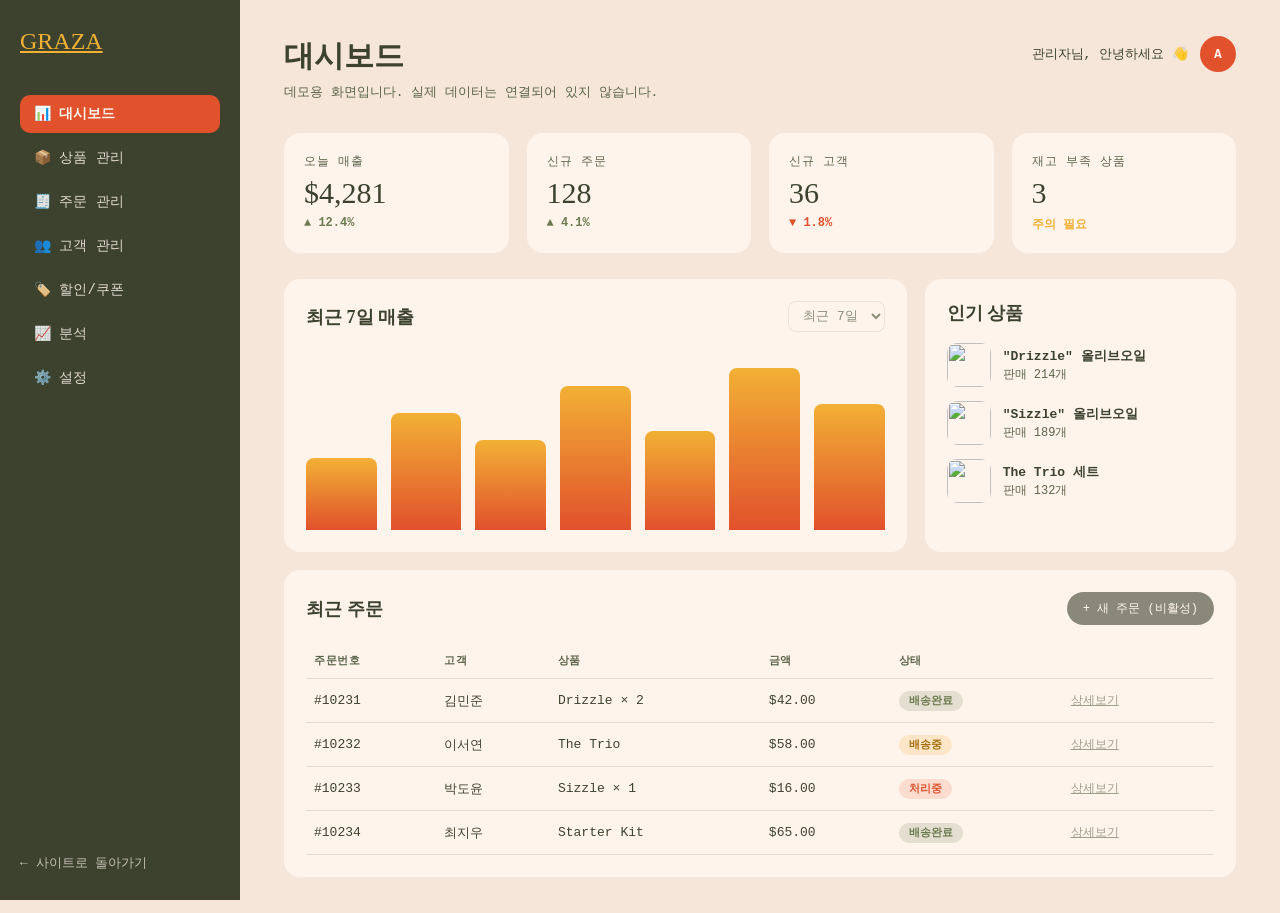
==== admin.html @ e58c4704 "Add graza.co-inspired portfolio sample page Static clone of graza.co layout/styling (hero, promo car" ====
<!DOCTYPE html>
<html lang="ko">
<head>
<meta charset="UTF-8">
<meta name="viewport" content="width=device-width, initial-scale=1.0">
<title>관리자 대시보드 | GRAZA Clone</title>
<link rel="stylesheet" href="css/admin.css">
</head>
<body class="admin-body">

<div class="admin-layout">
  <aside class="admin-sidebar">
    <a href="index.html" class="admin-logo">GRAZA</a>
    <nav class="admin-nav">
      <a href="#" class="active">📊 대시보드</a>
      <a href="#">📦 상품 관리</a>
      <a href="#">🧾 주문 관리</a>
      <a href="#">👥 고객 관리</a>
      <a href="#">🏷️ 할인/쿠폰</a>
      <a href="#">📈 분석</a>
      <a href="#">⚙️ 설정</a>
    </nav>
    <a href="index.html" class="admin-back">← 사이트로 돌아가기</a>
  </aside>

  <main class="admin-main">
    <header class="admin-topbar">
      <div>
        <h1>대시보드</h1>
        <p class="admin-sub">데모용 화면입니다. 실제 데이터는 연결되어 있지 않습니다.</p>
      </div>
      <div class="admin-user">
        <span>관리자님, 안녕하세요 👋</span>
        <div class="admin-avatar">A</div>
      </div>
    </header>

    <section class="admin-stats">
      <div class="stat-card">
        <span class="stat-label">오늘 매출</span>
        <span class="stat-value">$4,281</span>
        <span class="stat-delta up">▲ 12.4%</span>
      </div>
      <div class="stat-card">
        <span class="stat-label">신규 주문</span>
        <span class="stat-value">128</span>
        <span class="stat-delta up">▲ 4.1%</span>
      </div>
      <div class="stat-card">
        <span class="stat-label">신규 고객</span>
        <span class="stat-value">36</span>
        <span class="stat-delta down">▼ 1.8%</span>
      </div>
      <div class="stat-card">
        <span class="stat-label">재고 부족 상품</span>
        <span class="stat-value">3</span>
        <span class="stat-delta warn">주의 필요</span>
      </div>
    </section>

    <section class="admin-panels">
      <div class="panel panel--chart">
        <div class="panel-head">
          <h2>최근 7일 매출</h2>
          <select disabled><option>최근 7일</option></select>
        </div>
        <div class="fake-chart">
          <div class="bar" style="--h:40%"></div>
          <div class="bar" style="--h:65%"></div>
          <div class="bar" style="--h:50%"></div>
          <div class="bar" style="--h:80%"></div>
          <div class="bar" style="--h:55%"></div>
          <div class="bar" style="--h:90%"></div>
          <div class="bar" style="--h:70%"></div>
        </div>
      </div>

      <div class="panel">
        <div class="panel-head">
          <h2>인기 상품</h2>
        </div>
        <ul class="top-products">
          <li>
            <img src="https://picsum.photos/seed/admin-drizzle/60/60" alt="">
            <div>
              <strong>"Drizzle" 올리브오일</strong>
              <span>판매 214개</span>
            </div>
          </li>
          <li>
            <img src="https://picsum.photos/seed/admin-sizzle/60/60" alt="">
            <div>
              <strong>"Sizzle" 올리브오일</strong>
              <span>판매 189개</span>
            </div>
          </li>
          <li>
            <img src="https://picsum.photos/seed/admin-trio/60/60" alt="">
            <div>
              <strong>The Trio 세트</strong>
              <span>판매 132개</span>
            </div>
          </li>
        </ul>
      </div>
    </section>

    <section class="panel panel--table">
      <div class="panel-head">
        <h2>최근 주문</h2>
        <button class="admin-btn" disabled>+ 새 주문 (비활성)</button>
      </div>
      <table class="admin-table">
        <thead>
          <tr>
            <th>주문번호</th>
            <th>고객</th>
            <th>상품</th>
            <th>금액</th>
            <th>상태</th>
            <th></th>
          </tr>
        </thead>
        <tbody>
          <tr>
            <td>#10231</td>
            <td>김민준</td>
            <td>Drizzle × 2</td>
            <td>$42.00</td>
            <td><span class="badge badge--done">배송완료</span></td>
            <td><button class="link-btn" disabled>상세보기</button></td>
          </tr>
          <tr>
            <td>#10232</td>
            <td>이서연</td>
            <td>The Trio</td>
            <td>$58.00</td>
            <td><span class="badge badge--progress">배송중</span></td>
            <td><button class="link-btn" disabled>상세보기</button></td>
          </tr>
          <tr>
            <td>#10233</td>
            <td>박도윤</td>
            <td>Sizzle × 1</td>
            <td>$16.00</td>
            <td><span class="badge badge--pending">처리중</span></td>
            <td><button class="link-btn" disabled>상세보기</button></td>
          </tr>
          <tr>
            <td>#10234</td>
            <td>최지우</td>
            <td>Starter Kit</td>
            <td>$65.00</td>
            <td><span class="badge badge--done">배송완료</span></td>
            <td><button class="link-btn" disabled>상세보기</button></td>
          </tr>
        </tbody>
      </table>
    </section>
  </main>
</div>

</body>
</html>
---- css/admin.css ----
:root {
  --cream: #F6E6D9;
  --cream-2: #FFF4EC;
  --olive: #3C422E;
  --olive-light: #5b6449;
  --red: #E1512C;
  --green: #6B7A4F;
  --yellow: #F2B035;
  --border: rgba(60, 66, 46, 0.15);
  --font-display: "Georgia", "Times New Roman", serif;
  --font-body: "Courier New", "Consolas", monospace;
}

* { box-sizing: border-box; }

.admin-body {
  margin: 0;
  background: var(--cream);
  color: var(--olive);
  font-family: var(--font-body);
}

.admin-layout { display: flex; min-height: 100vh; }

.admin-sidebar {
  width: 240px;
  background: var(--olive);
  color: var(--cream-2);
  padding: 28px 20px;
  display: flex;
  flex-direction: column;
  position: sticky;
  top: 0;
  height: 100vh;
}
.admin-logo {
  font-family: var(--font-display);
  font-size: 24px;
  color: var(--yellow);
  margin-bottom: 40px;
}
.admin-nav { display: flex; flex-direction: column; gap: 6px; flex: 1; }
.admin-nav a {
  color: var(--cream-2);
  text-decoration: none;
  padding: 10px 14px;
  border-radius: 10px;
  font-size: 14px;
  opacity: 0.85;
}
.admin-nav a:hover { background: rgba(255,244,236,0.08); opacity: 1; }
.admin-nav a.active { background: var(--red); opacity: 1; font-weight: 700; }
.admin-back {
  color: var(--cream-2);
  opacity: 0.7;
  font-size: 13px;
  text-decoration: none;
}
.admin-back:hover { opacity: 1; }

.admin-main { flex: 1; padding: 36px 44px; max-width: 1200px; }

.admin-topbar {
  display: flex;
  justify-content: space-between;
  align-items: flex-start;
  margin-bottom: 32px;
}
.admin-topbar h1 { font-family: var(--font-display); font-size: 30px; margin: 0 0 6px; }
.admin-sub { margin: 0; font-size: 13px; color: var(--olive-light); }
.admin-user { display: flex; align-items: center; gap: 12px; font-size: 13px; }
.admin-avatar {
  width: 36px; height: 36px; border-radius: 50%;
  background: var(--red); color: var(--cream-2);
  display: flex; align-items: center; justify-content: center;
  font-weight: 700;
}

.admin-stats {
  display: grid;
  grid-template-columns: repeat(4, 1fr);
  gap: 18px;
  margin-bottom: 26px;
}
.stat-card {
  background: var(--cream-2);
  border-radius: 16px;
  padding: 20px;
  display: flex;
  flex-direction: column;
  gap: 6px;
}
.stat-label { font-size: 12px; text-transform: uppercase; letter-spacing: 1px; color: var(--olive-light); }
.stat-value { font-family: var(--font-display); font-size: 30px; }
.stat-delta { font-size: 12px; font-weight: 700; }
.stat-delta.up { color: var(--green); }
.stat-delta.down { color: var(--red); }
.stat-delta.warn { color: var(--yellow); }

.admin-panels {
  display: grid;
  grid-template-columns: 2fr 1fr;
  gap: 18px;
  margin-bottom: 18px;
}
.panel {
  background: var(--cream-2);
  border-radius: 16px;
  padding: 22px;
}
.panel-head {
  display: flex;
  justify-content: space-between;
  align-items: center;
  margin-bottom: 18px;
}
.panel-head h2 { font-family: var(--font-display); font-size: 18px; margin: 0; font-weight: 700;}
.panel-head select {
  font-family: var(--font-body);
  border: 1px solid var(--border);
  border-radius: 8px;
  padding: 6px 10px;
  background: transparent;
  color: var(--olive-light);
}

.fake-chart {
  display: flex;
  align-items: flex-end;
  gap: 14px;
  height: 180px;
}
.fake-chart .bar {
  flex: 1;
  height: var(--h);
  background: linear-gradient(180deg, var(--yellow), var(--red));
  border-radius: 8px 8px 0 0;
}

.top-products { list-style: none; margin: 0; padding: 0; display: flex; flex-direction: column; gap: 14px; }
.top-products li { display: flex; align-items: center; gap: 12px; }
.top-products img { width: 44px; height: 44px; border-radius: 10px; object-fit: cover; }
.top-products strong { display: block; font-size: 13px; }
.top-products span { font-size: 12px; color: var(--olive-light); }

.panel--table { }
.admin-btn {
  background: var(--olive);
  color: var(--cream-2);
  border: none;
  border-radius: 999px;
  padding: 8px 16px;
  font-size: 12px;
  font-family: var(--font-body);
  cursor: not-allowed;
  opacity: 0.6;
}
.admin-table { width: 100%; border-collapse: collapse; font-size: 13px; }
.admin-table th {
  text-align: left;
  padding: 10px 8px;
  border-bottom: 1.5px solid var(--border);
  color: var(--olive-light);
  font-weight: 700;
  text-transform: uppercase;
  font-size: 11px;
  letter-spacing: 0.5px;
}
.admin-table td { padding: 12px 8px; border-bottom: 1px solid var(--border); }
.badge {
  padding: 4px 10px;
  border-radius: 999px;
  font-size: 11px;
  font-weight: 700;
}
.badge--done { background: rgba(107,122,79,0.18); color: var(--green); }
.badge--progress { background: rgba(242,176,53,0.2); color: #a86e0c; }
.badge--pending { background: rgba(225,81,44,0.15); color: var(--red); }
.link-btn {
  background: none;
  border: none;
  color: var(--olive-light);
  cursor: not-allowed;
  font-size: 12px;
  text-decoration: underline;
  opacity: 0.6;
}

@media (max-width: 900px) {
  .admin-sidebar { display: none; }
  .admin-main { padding: 24px; }
  .admin-stats { grid-template-columns: repeat(2, 1fr); }
  .admin-panels { grid-template-columns: 1fr; }
}
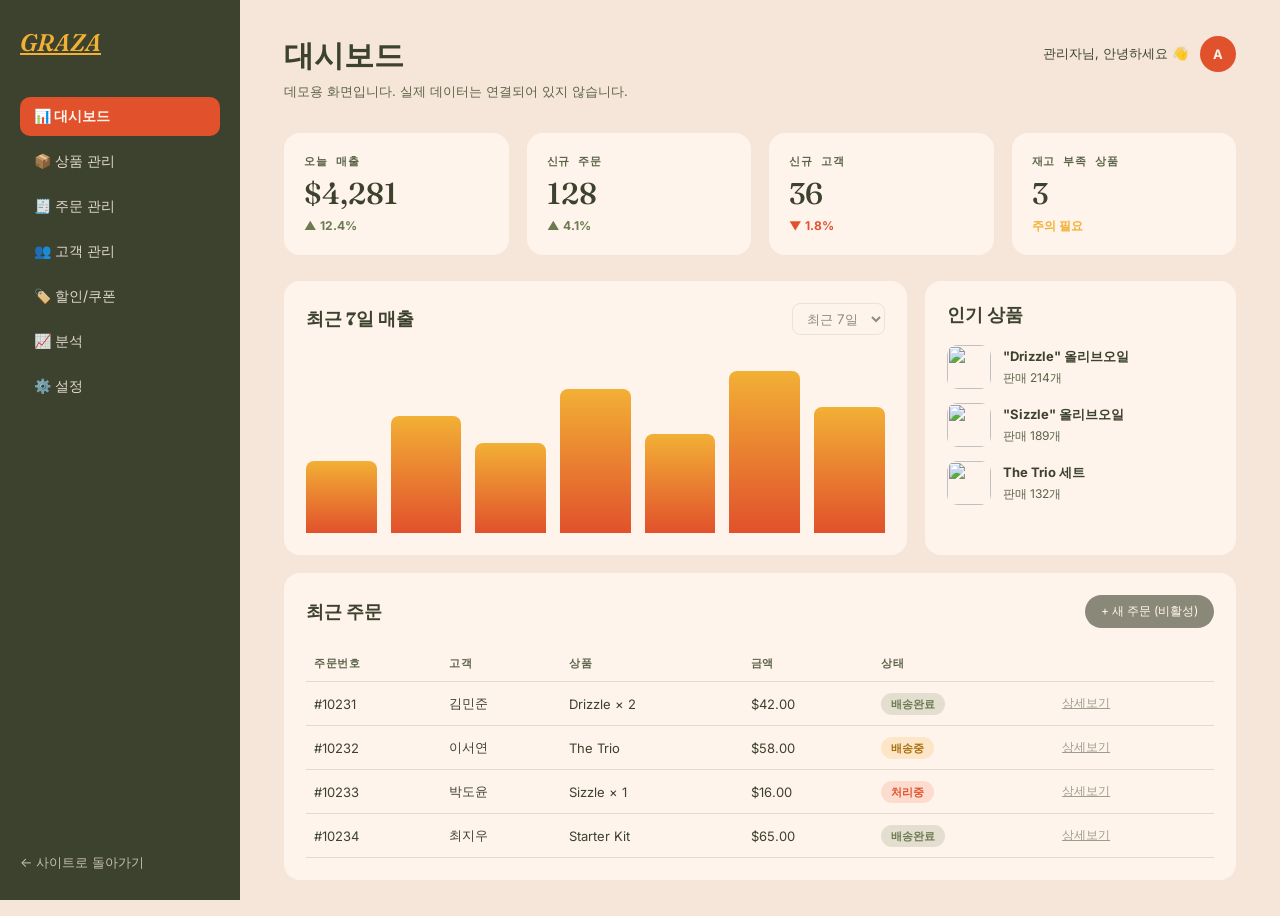
==== commit 4987495d: "Upgrade typography, layout, and add image prompt guide Replace monospace body copy with Inter/Fraunc" ====
--- a/admin.html
+++ b/admin.html
@@ -4,6 +4,9 @@
 <meta charset="UTF-8">
 <meta name="viewport" content="width=device-width, initial-scale=1.0">
 <title>관리자 대시보드 | GRAZA Clone</title>
+<link rel="preconnect" href="https://fonts.googleapis.com">
+<link rel="preconnect" href="https://fonts.gstatic.com" crossorigin>
+<link href="https://fonts.googleapis.com/css2?family=Fraunces:ital,opsz,wght@0,9..144,400;0,9..144,500;0,9..144,600&family=Space+Mono:wght@400;700&family=Inter:wght@400;500;600;700&display=swap" rel="stylesheet">
 <link rel="stylesheet" href="css/admin.css">
 </head>
 <body class="admin-body">
--- a/css/admin.css
+++ b/css/admin.css
@@ -7,8 +7,9 @@
   --green: #6B7A4F;
   --yellow: #F2B035;
   --border: rgba(60, 66, 46, 0.15);
-  --font-display: "Georgia", "Times New Roman", serif;
-  --font-body: "Courier New", "Consolas", monospace;
+  --font-display: "Fraunces", "Iowan Old Style", Georgia, serif;
+  --font-mono: "Space Mono", "IBM Plex Mono", "Consolas", monospace;
+  --font-body: "Inter", -apple-system, "Segoe UI", sans-serif;
 }
 
 * { box-sizing: border-box; }
@@ -35,6 +36,8 @@
 }
 .admin-logo {
   font-family: var(--font-display);
+  font-style: italic;
+  font-weight: 600;
   font-size: 24px;
   color: var(--yellow);
   margin-bottom: 40px;
@@ -90,8 +93,8 @@
   flex-direction: column;
   gap: 6px;
 }
-.stat-label { font-size: 12px; text-transform: uppercase; letter-spacing: 1px; color: var(--olive-light); }
-.stat-value { font-family: var(--font-display); font-size: 30px; }
+.stat-label { font-family: var(--font-mono); font-size: 11px; text-transform: uppercase; letter-spacing: 0.08em; color: var(--olive-light); font-weight: 700; }
+.stat-value { font-family: var(--font-display); font-weight: 500; font-size: 30px; }
 .stat-delta { font-size: 12px; font-weight: 700; }
 .stat-delta.up { color: var(--green); }
 .stat-delta.down { color: var(--red); }
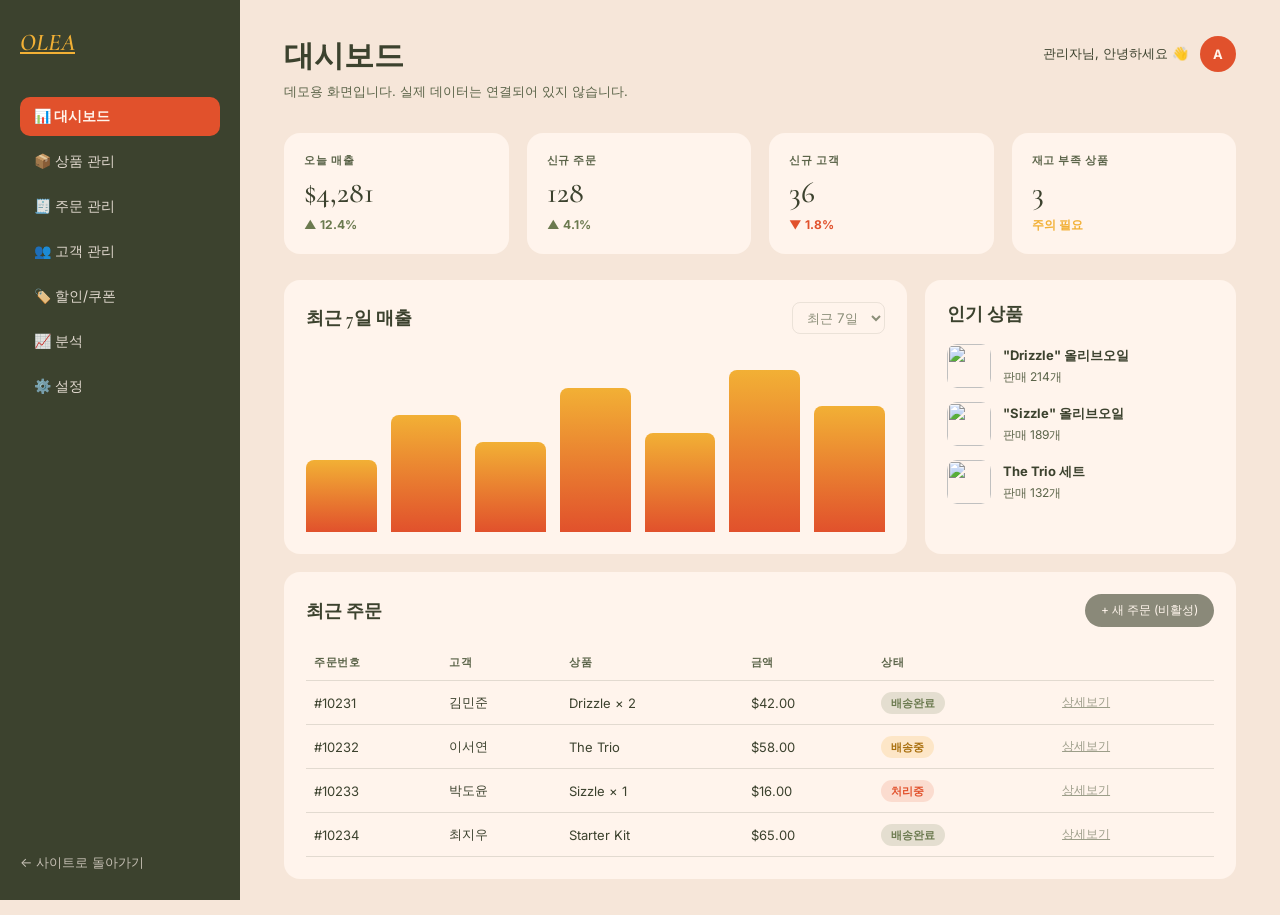
==== commit 5fcb4b2e: "Rebrand from GRAZA to OLEA; swap to closer free font matches Case-study cleanup: replaced every "GRA" ====
--- a/admin.html
+++ b/admin.html
@@ -3,17 +3,18 @@
 <head>
 <meta charset="UTF-8">
 <meta name="viewport" content="width=device-width, initial-scale=1.0">
-<title>관리자 대시보드 | GRAZA Clone</title>
+<title>관리자 대시보드 | OLEA</title>
 <link rel="preconnect" href="https://fonts.googleapis.com">
 <link rel="preconnect" href="https://fonts.gstatic.com" crossorigin>
-<link href="https://fonts.googleapis.com/css2?family=Fraunces:ital,opsz,wght@0,9..144,400;0,9..144,500;0,9..144,600&family=Space+Mono:wght@400;700&family=Inter:wght@400;500;600;700&display=swap" rel="stylesheet">
+<link href="https://fonts.googleapis.com/css2?family=Cormorant+Garamond:ital,wght@0,400;0,500;0,600;0,700;1,400;1,500&family=Space+Mono:wght@400;700&family=Inter:wght@400;500;600;700&display=swap" rel="stylesheet">
+<link href="https://api.fontshare.com/v2/css?f[]=general-sans@500,600,700&display=swap" rel="stylesheet">
 <link rel="stylesheet" href="css/admin.css">
 </head>
 <body class="admin-body">
 
 <div class="admin-layout">
   <aside class="admin-sidebar">
-    <a href="index.html" class="admin-logo">GRAZA</a>
+    <a href="index.html" class="admin-logo">OLEA</a>
     <nav class="admin-nav">
       <a href="#" class="active">📊 대시보드</a>
       <a href="#">📦 상품 관리</a>
--- a/css/admin.css
+++ b/css/admin.css
@@ -7,8 +7,9 @@
   --green: #6B7A4F;
   --yellow: #F2B035;
   --border: rgba(60, 66, 46, 0.15);
-  --font-display: "Fraunces", "Iowan Old Style", Georgia, serif;
+  --font-display: "Cormorant Garamond", "Iowan Old Style", Georgia, serif;
   --font-mono: "Space Mono", "IBM Plex Mono", "Consolas", monospace;
+  --font-label: "General Sans", "Inter", -apple-system, sans-serif;
   --font-body: "Inter", -apple-system, "Segoe UI", sans-serif;
 }
 
@@ -93,7 +94,7 @@
   flex-direction: column;
   gap: 6px;
 }
-.stat-label { font-family: var(--font-mono); font-size: 11px; text-transform: uppercase; letter-spacing: 0.08em; color: var(--olive-light); font-weight: 700; }
+.stat-label { font-family: var(--font-label); font-size: 11px; text-transform: uppercase; letter-spacing: 0.06em; color: var(--olive-light); font-weight: 700; }
 .stat-value { font-family: var(--font-display); font-weight: 500; font-size: 30px; }
 .stat-delta { font-size: 12px; font-weight: 700; }
 .stat-delta.up { color: var(--green); }
